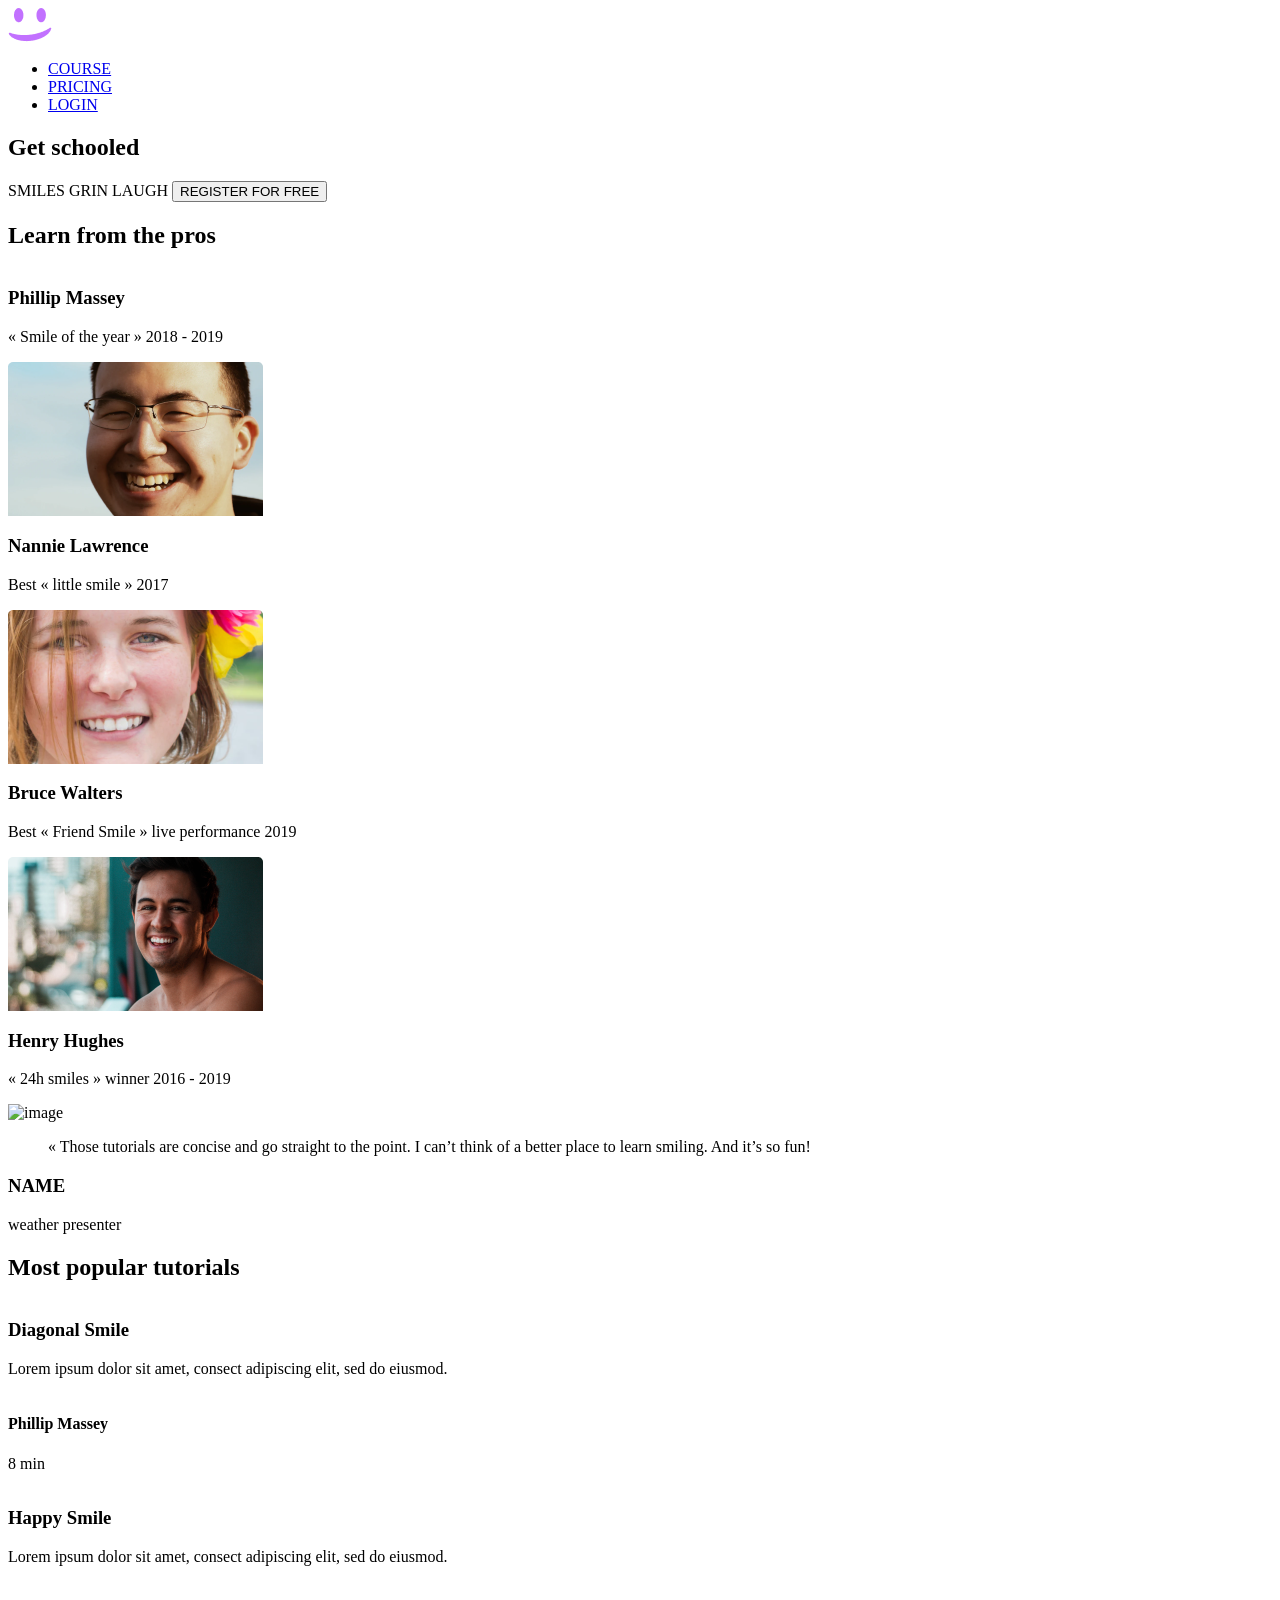
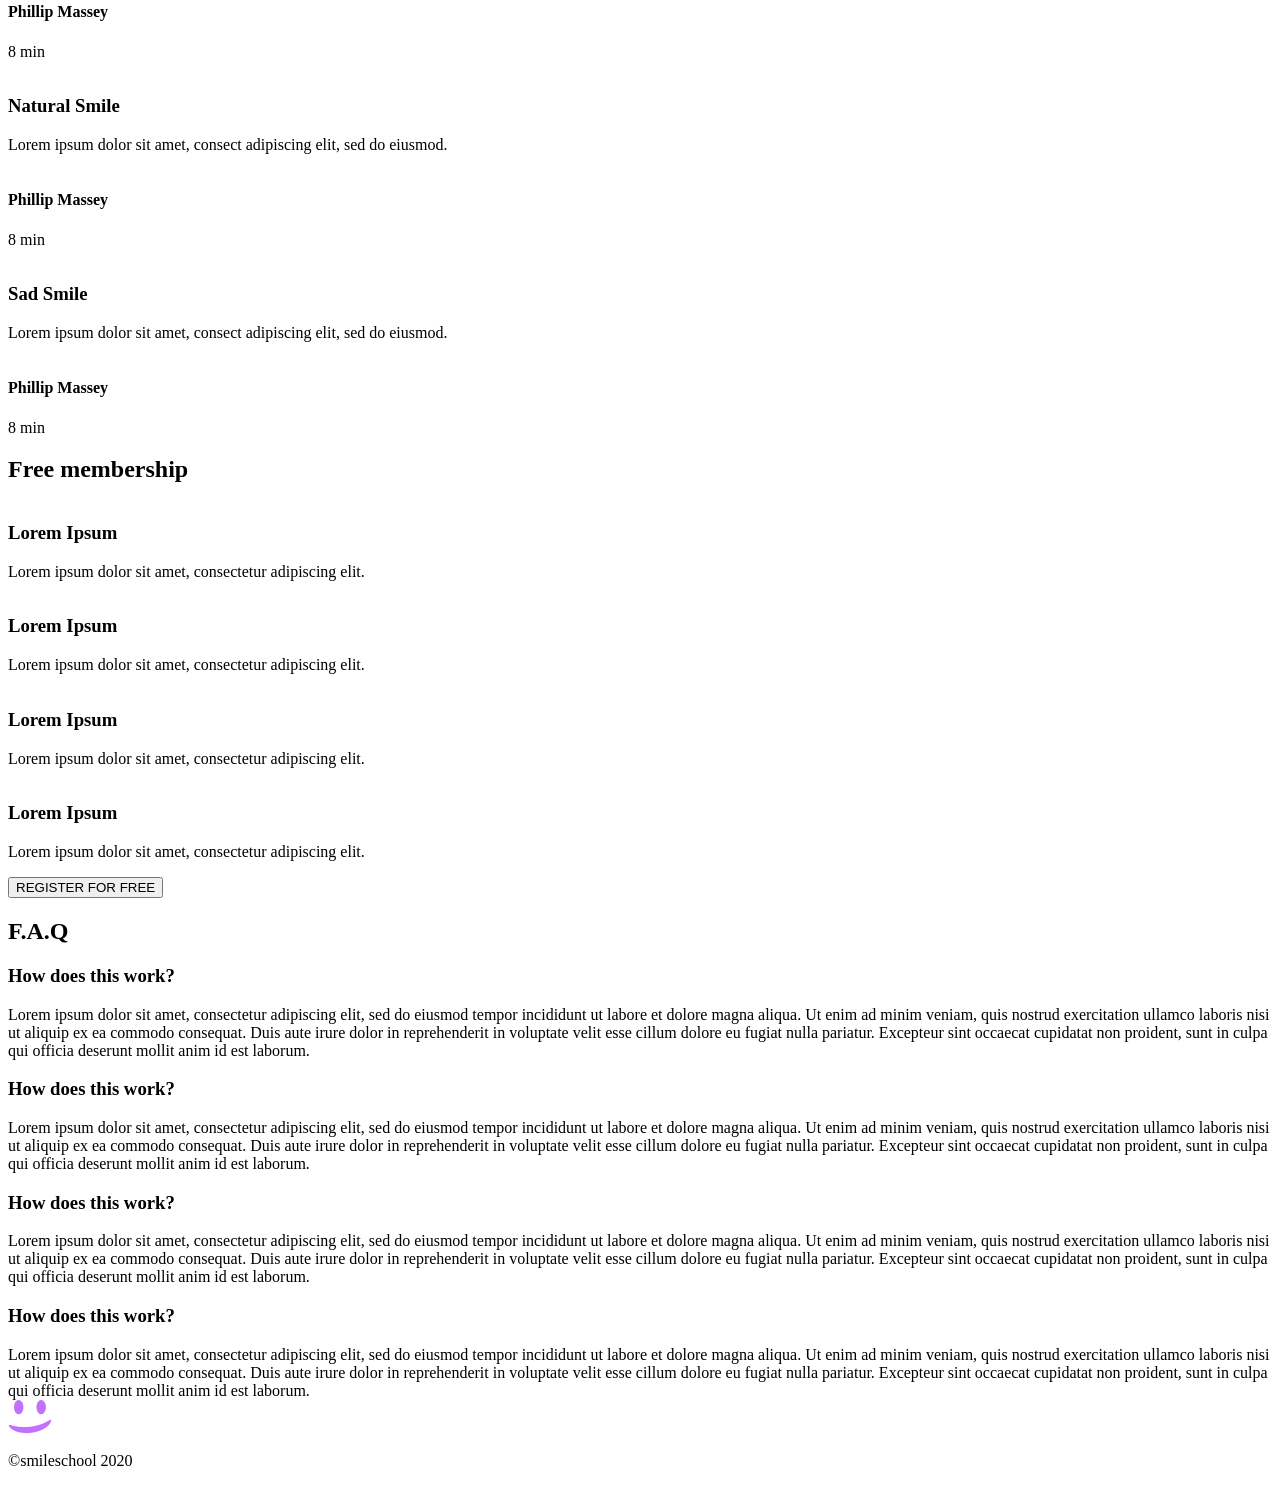
==== css_advanced/index.html @ bf1ca584 "added index.html and README.md" ====
<html lang="en">
<head>
    <meta charset="UTF-8">
    <meta name="viewport" content="width=device-width, initial-scale=1.0">
    <script src="https://kit.fontawesome.com/4a2b055604.js" crossorigin="anonymous"></script>
    <title>Document</title>
</head>
<body>
    <header>
        <nav>
            <img src="images/smile.png" alt="logo">
          
            <ul>
                <li><a href="#">COURSE</a></li>
                <li><a href="#">PRICING</a></li>
                <li><a href="#">LOGIN</a></li>
            </ul>
        </nav>
        
    </header>
    <main>
        <section>
            <div>
                <h1>Get schooled</h1>
                <span>SMILES</span>
                <span>GRIN</span>
                <span>LAUGH</span>
                <button>REGISTER FOR FREE</button>
            </div>
            <div>
                <h2>Learn from the pros</h2>
                <div>
                    <div>
                        <img src="./images/1 (3).png" alt="">
                        <h3>Phillip Massey</h3>
                        <p>« Smile of the year » 2018 - 2019</p>
                    </div>
                    <div>
                        <img src="./images/6.png" alt="">
                        <h3>Nannie Lawrence</h3>
                        <p>Best « little smile » 2017</p>
                    </div>
                    <div>
                        <img src="./images/7.png" alt="">
                        <h3>Bruce Walters</h3>
                        <p>Best « Friend Smile » live performance 2019</p>
                    </div>
                    <div>
                        <img src="./images/8.png" alt="">
                        <h3>Henry Hughes</h3>
                        <p>« 24h smiles » winner 2016 - 2019</p>
                    </div>
                </div>
            </div>
        </section>
        <section>
            <div>
                <img src="./images/Bitmap.png" alt="image">
            </div>
            <div>
                <blockquote>« Those tutorials are concise and go straight to the point. I can’t think of a better place to learn smiling. And it’s so fun!</blockquote>
                <h3>NAME</h3>
                <P>weather presenter</P>
            </div>
        </section>
        <section>
            <h2>Most popular tutorials</h2>
            <div>
                <img src="./images/Bitmap (1).png" alt="">
                <h3>Diagonal Smile</h3>
                <p>Lorem ipsum dolor sit amet, consect adipiscing elit, sed do eiusmod.</p>
                <div>
                    <img src="./images/1 (3).png" alt="">
                    <h4>Phillip Massey</h4>
                </div>
                <div>
                    <div><i class="fa-solid fa-star"></i></div>
                    <div><i class="fa-solid fa-star"></i></div>
                    <div><i class="fa-solid fa-star"></i></div>
                    <div><i class="fa-solid fa-star"></i></div>
                    <div><i class="fa-solid fa-star"></i></div>
                </div>
                <p>8 min</p>
            </div>
            <div>
                <img src="./images/Bitmap (4).png" alt="">
                <h3>Happy Smile</h3>
                <p>Lorem ipsum dolor sit amet, consect adipiscing elit, sed do eiusmod.</p>
                <div>
                    <img src="./images/1 (3).png" alt="">
                    <h4>Phillip Massey</h4>
                </div>
                <div>
                    <div><i class="fa-solid fa-star"></i></div>
                    <div><i class="fa-solid fa-star"></i></div>
                    <div><i class="fa-solid fa-star"></i></div>
                    <div><i class="fa-solid fa-star"></i></div>
                    <div><i class="fa-solid fa-star"></i></div>
                </div>
                <p>8 min</p>
            </div>
            <div>
                <img src="./images/Bitmap (3).png" alt="">
                <h3>Natural Smile</h3>
                <p>Lorem ipsum dolor sit amet, consect adipiscing elit, sed do eiusmod.</p>
                <div>
                    <img src="./images/1 (3).png" alt="">
                    <h4>Phillip Massey</h4>
                </div>
                <div>
                    <div><i class="fa-solid fa-star"></i></div>
                    <div><i class="fa-solid fa-star"></i></div>
                    <div><i class="fa-solid fa-star"></i></div>
                    <div><i class="fa-solid fa-star"></i></div>
                    <div><i class="fa-solid fa-star"></i></div>
                </div>
                <p>8 min</p>
            </div>
            <div>
                <img src="./images/Bitmap (2).png" alt="">
                <h3>Sad Smile</h3>
                <p>Lorem ipsum dolor sit amet, consect adipiscing elit, sed do eiusmod.</p>
                <div>
                    <img src="./images/1 (3).png" alt="">
                    <h4>Phillip Massey</h4>
                </div>
                <div>
                    <div><i class="fa-solid fa-star"></i></div>
                    <div><i class="fa-solid fa-star"></i></div>
                    <div><i class="fa-solid fa-star"></i></div>
                    <div><i class="fa-solid fa-star"></i></div>
                    <div><i class="fa-solid fa-star"></i></div>
                </div>
                <p>8 min</p>
            </div>
        </section>
        <section>
            <h2>Free membership</h2>
            <div>
                <img src="./images/smile.svg" alt="">
                <h3>Lorem Ipsum</h3>
                <p>Lorem ipsum dolor sit amet, consectetur adipiscing elit.</p>
            </div>
            <div>
                <img src="./images/smile.svg" alt="">
                <h3>Lorem Ipsum</h3>
                <p>Lorem ipsum dolor sit amet, consectetur adipiscing elit.</p>
            </div>
            <div>
                <img src="./images/smile.svg" alt="">
                <h3>Lorem Ipsum</h3>
                <p>Lorem ipsum dolor sit amet, consectetur adipiscing elit.</p>
            </div>
            <div>
                <img src="./images/smile.svg" alt="">
                <h3>Lorem Ipsum</h3>
                <p>Lorem ipsum dolor sit amet, consectetur adipiscing elit.</p>
            </div>
            <button>REGISTER FOR FREE</button>
        </section>
        <section>
            <h2>F.A.Q</h2>
            <div>
                <div>
                    <div>
                        <h3>How does this work?</h3>
                    </div>
                    <div>
                        Lorem ipsum dolor sit amet, consectetur adipiscing elit, sed do eiusmod tempor incididunt ut labore et dolore magna aliqua. Ut enim ad minim veniam, quis nostrud exercitation ullamco laboris nisi ut aliquip ex ea commodo consequat. Duis aute irure dolor in reprehenderit in voluptate velit esse cillum dolore eu fugiat nulla pariatur. Excepteur sint occaecat cupidatat non proident, sunt in culpa qui officia deserunt mollit anim id est laborum.
                    </div>

                    <div>
                        <h3>How does this work?</h3>
                    </div>
                    <div>
                        Lorem ipsum dolor sit amet, consectetur adipiscing elit, sed do eiusmod tempor incididunt ut labore et dolore magna aliqua. Ut enim ad minim veniam, quis nostrud exercitation ullamco laboris nisi ut aliquip ex ea commodo consequat. Duis aute irure dolor in reprehenderit in voluptate velit esse cillum dolore eu fugiat nulla pariatur. Excepteur sint occaecat cupidatat non proident, sunt in culpa qui officia deserunt mollit anim id est laborum.
                    </div>
                </div>
                <div>
                    <div>
                        <h3>How does this work?</h3>
                    </div>
                    <div>
                        Lorem ipsum dolor sit amet, consectetur adipiscing elit, sed do eiusmod tempor incididunt ut labore et dolore magna aliqua. Ut enim ad minim veniam, quis nostrud exercitation ullamco laboris nisi ut aliquip ex ea commodo consequat. Duis aute irure dolor in reprehenderit in voluptate velit esse cillum dolore eu fugiat nulla pariatur. Excepteur sint occaecat cupidatat non proident, sunt in culpa qui officia deserunt mollit anim id est laborum.
                    </div>
                    <div>
                        <h3>How does this work?</h3>
                    </div>
                    <div>
                        Lorem ipsum dolor sit amet, consectetur adipiscing elit, sed do eiusmod tempor incididunt ut labore et dolore magna aliqua. Ut enim ad minim veniam, quis nostrud exercitation ullamco laboris nisi ut aliquip ex ea commodo consequat. Duis aute irure dolor in reprehenderit in voluptate velit esse cillum dolore eu fugiat nulla pariatur. Excepteur sint occaecat cupidatat non proident, sunt in culpa qui officia deserunt mollit anim id est laborum.
                    </div>
                </div>
            </div>
        </section>
    </main>
    <footer>
        <section>
            <div>
                <img src="images/smile.png" alt="logo">
                <div>
                    <i class="fa-brands fa-facebook"></i>
                    <i class="fa-brands fa-twitter"></i>
                    <i class="fa-brands fa-instagram"></i>
                </div>
            </div>
            <p>©smileschool 2020</p>
        </section>
    </footer>
</body>
</html>
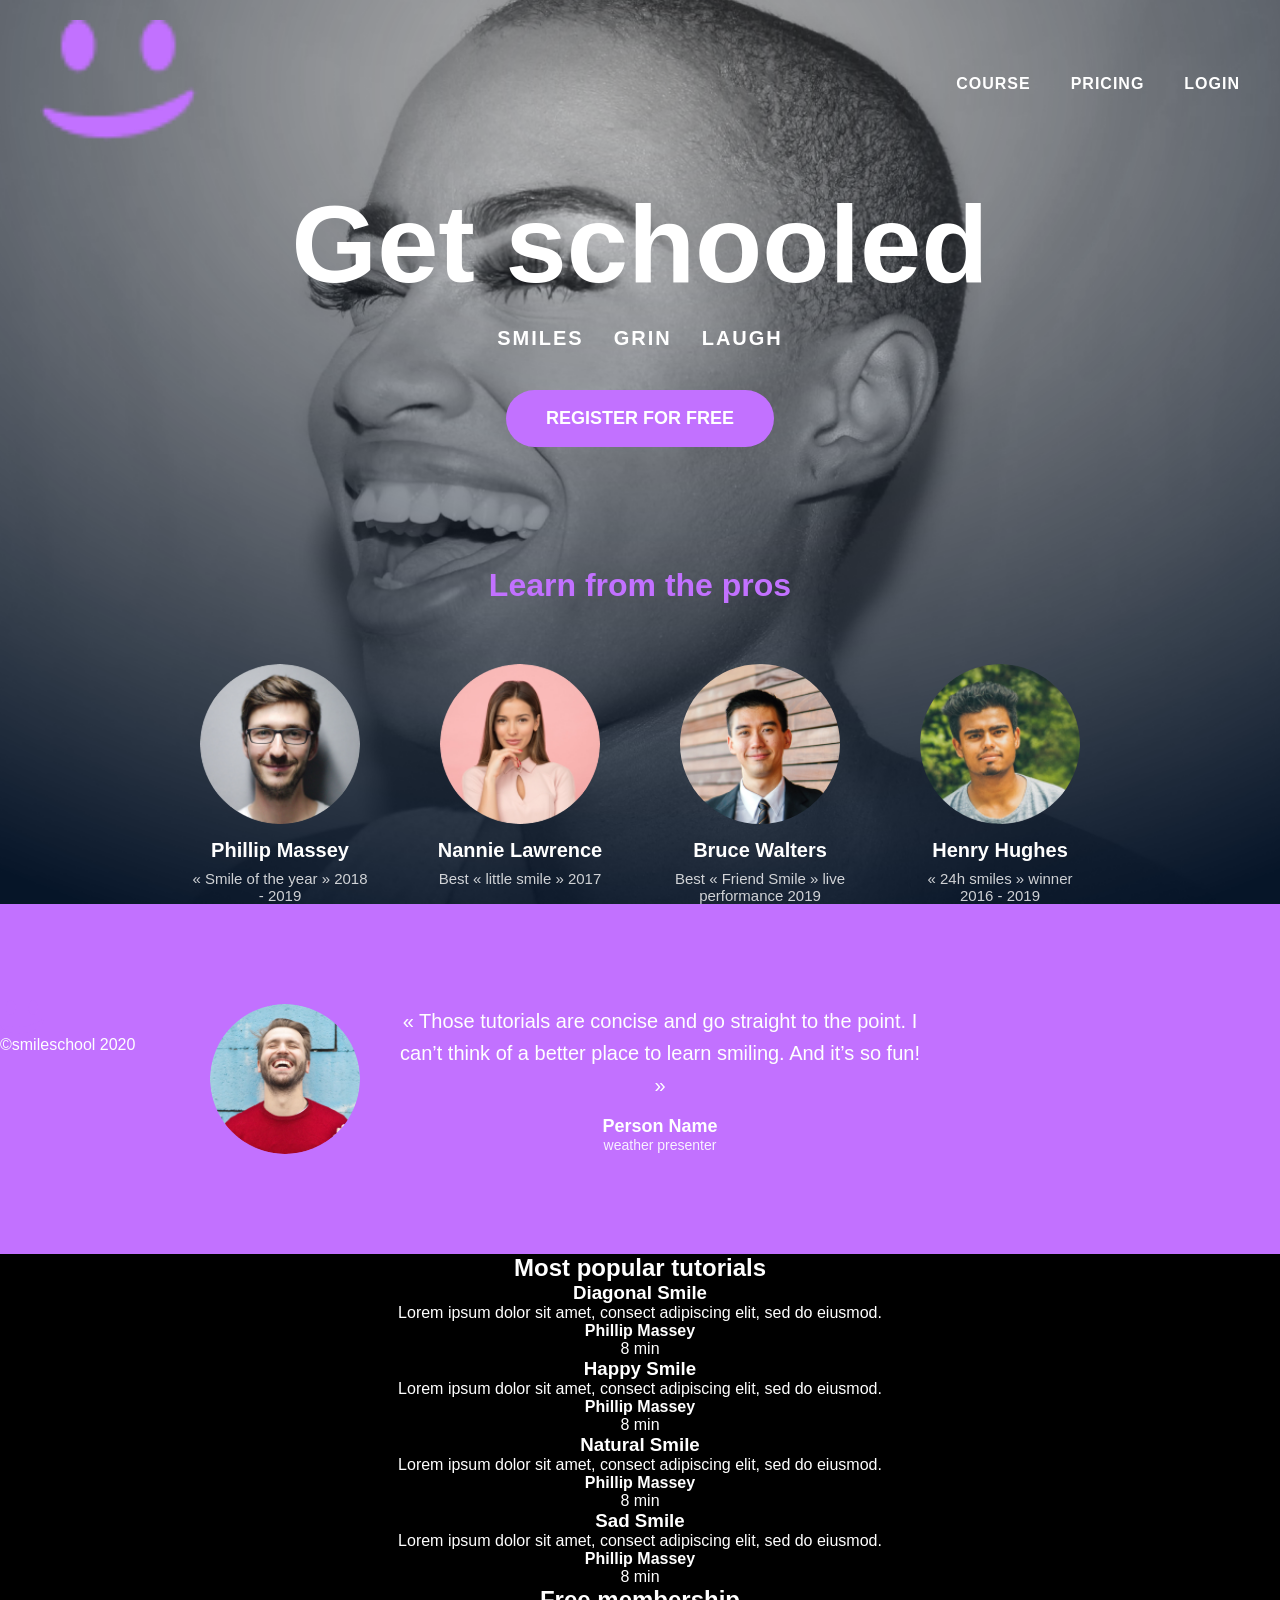
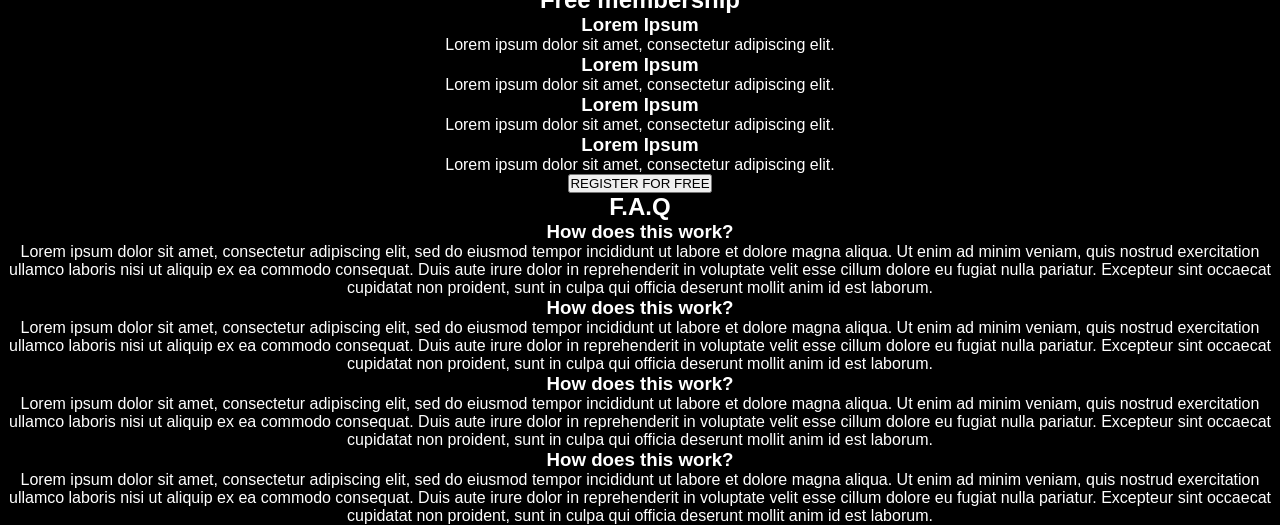
==== commit b38f5b7d: "added hero section" ====
--- a/css_advanced/index.html
+++ b/css_advanced/index.html
@@ -5,65 +5,81 @@
     <meta name="viewport" content="width=device-width, initial-scale=1.0">
     <script src="https://kit.fontawesome.com/4a2b055604.js" crossorigin="anonymous"></script>
     <title>Document</title>
+    <link rel="stylesheet" href="styles.css">
 </head>
 <body>
-    <header>
-        <nav>
-            <img src="images/smile.png" alt="logo">
-          
-            <ul>
-                <li><a href="#">COURSE</a></li>
-                <li><a href="#">PRICING</a></li>
-                <li><a href="#">LOGIN</a></li>
-            </ul>
-        </nav>
-        
-    </header>
-    <main>
-        <section>
-            <div>
-                <h1>Get schooled</h1>
+    <header class="header">
+    <nav class="nav">
+        <img src="images/smile.png" alt="logo" class="logo">
+
+        <ul class="nav-menu">
+            <li><a href="#">COURSE</a></li>
+            <li><a href="#">PRICING</a></li>
+            <li><a href="#">LOGIN</a></li>
+        </ul>
+    </nav>
+</header>
+
+<main>
+    <section class="hero-section">
+
+        <div class="hero-content">
+            <h1 class="hero-title">Get schooled</h1>
+
+            <div class="hero-tags">
                 <span>SMILES</span>
                 <span>GRIN</span>
                 <span>LAUGH</span>
-                <button>REGISTER FOR FREE</button>
-            </div>
-            <div>
-                <h2>Learn from the pros</h2>
-                <div>
-                    <div>
-                        <img src="./images/1 (3).png" alt="">
-                        <h3>Phillip Massey</h3>
-                        <p>« Smile of the year » 2018 - 2019</p>
-                    </div>
-                    <div>
-                        <img src="./images/6.png" alt="">
-                        <h3>Nannie Lawrence</h3>
-                        <p>Best « little smile » 2017</p>
-                    </div>
-                    <div>
-                        <img src="./images/7.png" alt="">
-                        <h3>Bruce Walters</h3>
-                        <p>Best « Friend Smile » live performance 2019</p>
-                    </div>
-                    <div>
-                        <img src="./images/8.png" alt="">
-                        <h3>Henry Hughes</h3>
-                        <p>« 24h smiles » winner 2016 - 2019</p>
-                    </div>
-                </div>
-            </div>
-        </section>
-        <section>
-            <div>
-                <img src="./images/Bitmap.png" alt="image">
-            </div>
-            <div>
-                <blockquote>« Those tutorials are concise and go straight to the point. I can’t think of a better place to learn smiling. And it’s so fun!</blockquote>
-                <h3>NAME</h3>
-                <P>weather presenter</P>
-            </div>
-        </section>
+            </div>
+
+            <button class="hero-btn">REGISTER FOR FREE</button>
+        </div>
+
+        <div class="pros">
+            <h2 class="pros-title">Learn from the pros</h2>
+
+            <div class="pros-grid">
+
+                <div class="pro-card">
+                    <img src="images/1.png" alt="">
+                    <h3>Phillip Massey</h3>
+                    <p>« Smile of the year » 2018 - 2019</p>
+                </div>
+
+                <div class="pro-card">
+                    <img src="images/3.png" alt="">
+                    <h3>Nannie Lawrence</h3>
+                    <p>Best « little smile » 2017</p>
+                </div>
+
+                <div class="pro-card">
+                    <img src="images/2.png" alt="">
+                    <h3>Bruce Walters</h3>
+                    <p>Best « Friend Smile » live performance 2019</p>
+                </div>
+
+                <div class="pro-card">
+                    <img src="images/4.png" alt="">
+                    <h3>Henry Hughes</h3>
+                    <p>« 24h smiles » winner 2016 - 2019</p>
+                </div>
+
+            </div>
+        </div>
+
+    <section class="quote-section">
+    <div class="quote-container">
+        <img src="images/5.png" alt="image">
+
+        <div class="quote-content">
+            <blockquote>
+                « Those tutorials are concise and go straight to the point. I can’t think of a better place to learn smiling. And it’s so fun! »
+            </blockquote>
+            <h3>Person Name</h3>
+            <p>weather presenter</p>
+        </div>
+    </div>
+</section>
         <section>
             <h2>Most popular tutorials</h2>
             <div>
--- a/css_advanced/styles.css
+++ b/css_advanced/styles.css
@@ -0,0 +1,181 @@
+* {
+    margin: 0;
+    padding: 0;
+    box-sizing: border-box;
+}
+
+body {
+    font-family: "Source Sans Pro", sans-serif;
+    color: #fff;
+    background: #000;
+}
+
+/* --------------------------
+   HEADER
+--------------------------- */
+.header {
+    width: 100%;
+    padding: 20px 40px;
+    position: absolute;
+    top: 0;
+    left: 0;
+}
+
+.nav {
+    display: flex;
+    align-items: center;
+    justify-content: space-between;
+}
+
+.logo {
+    width: 160px;
+}
+
+.nav-menu {
+    display: flex;
+    list-style: none;
+    gap: 40px;
+}
+
+.nav-menu a {
+    text-decoration: none;
+    color: white;
+    font-weight: 600;
+    font-size: 16px;
+    letter-spacing: 1px;
+}
+
+/* --------------------------
+   HERO SECTION
+--------------------------- */
+
+.hero-section {
+    background: url("images/Object.png") no-repeat center center/cover;
+    height: 1000px;
+    padding-top: 180px;
+    text-align: center;
+    padding-bottom: 180px;
+}
+
+/* Title */
+.hero-title {
+    font-size: 110px;
+    font-weight: 700;
+    margin-bottom: 20px;
+}
+
+/* Tags row */
+.hero-tags {
+    display: flex;
+    justify-content: center;
+    gap: 30px;
+    font-size: 20px;
+    font-weight: 700;
+    letter-spacing: 2px;
+    margin-bottom: 40px;
+}
+
+/* Button */
+.hero-btn {
+    background-color: #C271FF;
+    color: #fff;
+    padding: 18px 40px;
+    border-radius: 30px;
+    border: none;
+    font-size: 18px;
+    font-weight: 600;
+    cursor: pointer;
+}
+
+.hero-btn:hover {
+    opacity: 0.9;
+}
+
+/* --------------------------
+   LEARN FROM THE PROS
+--------------------------- */
+
+.pros {
+    margin-top: 120px;
+}
+
+.pros-title {
+    font-size: 32px;
+    font-weight: 700;
+    text-align: center;
+    color: #C271FF;
+    margin-bottom: 60px;
+}
+
+/* Four-card grid */
+.pros-grid {
+    display: flex;
+    justify-content: center;
+    gap: 60px;
+    flex-wrap: wrap;
+}
+
+.pro-card {
+    text-align: center;
+    width: 180px;
+}
+
+.pro-card img {
+    width: 160px;
+    height: 160px;
+    border-radius: 50%;
+    margin-bottom: 15px;
+}
+
+.pro-card h3 {
+    font-size: 20px;
+    font-weight: 700;
+    margin-bottom: 8px;
+}
+
+.pro-card p {
+    font-size: 15px;
+    opacity: 0.8;
+}
+
+.quote-section {
+    background-color: #C271FF;
+    width: 100%;
+    padding: 100px 0;
+    display: flex;
+    justify-content: center;
+}
+
+.quote-container {
+    display: flex;
+    align-items: center;
+    gap: 40px;
+    max-width: 900px;        
+    width: 100%;
+    padding: 0 20px;         /* prevents overflow on small screens */
+}
+
+/* avatar */
+.quote-container img {
+    width: 150px;
+    height: 150px;
+    border-radius: 50%;
+}
+
+/* text block */
+.quote-content blockquote {
+    max-width: 520px;        /* same width as Figma */
+    font-size: 20px;
+    line-height: 1.6;
+    margin-bottom: 15px;
+}
+
+.quote-content h3 {
+    font-size: 18px;
+    font-weight: 700;
+}
+
+.quote-content p {
+    font-size: 14px;
+    opacity: 0.9;
+}
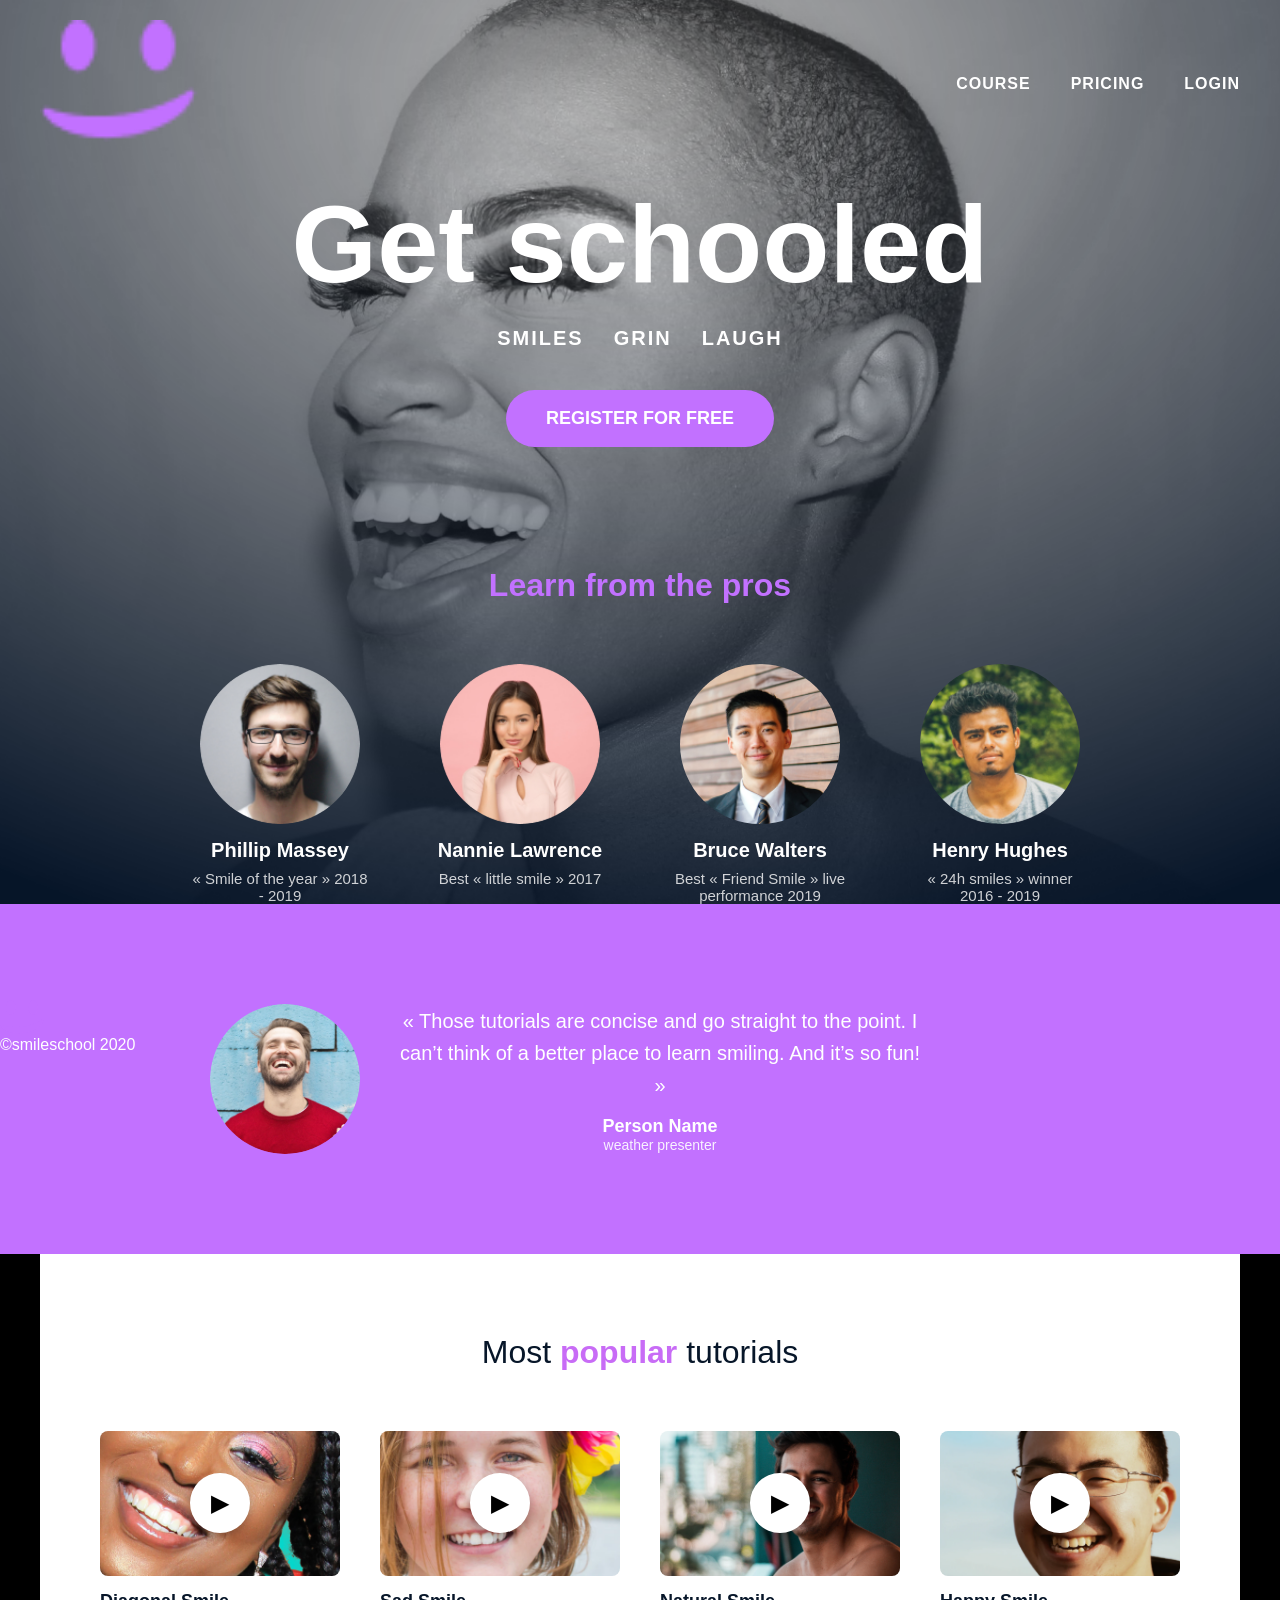
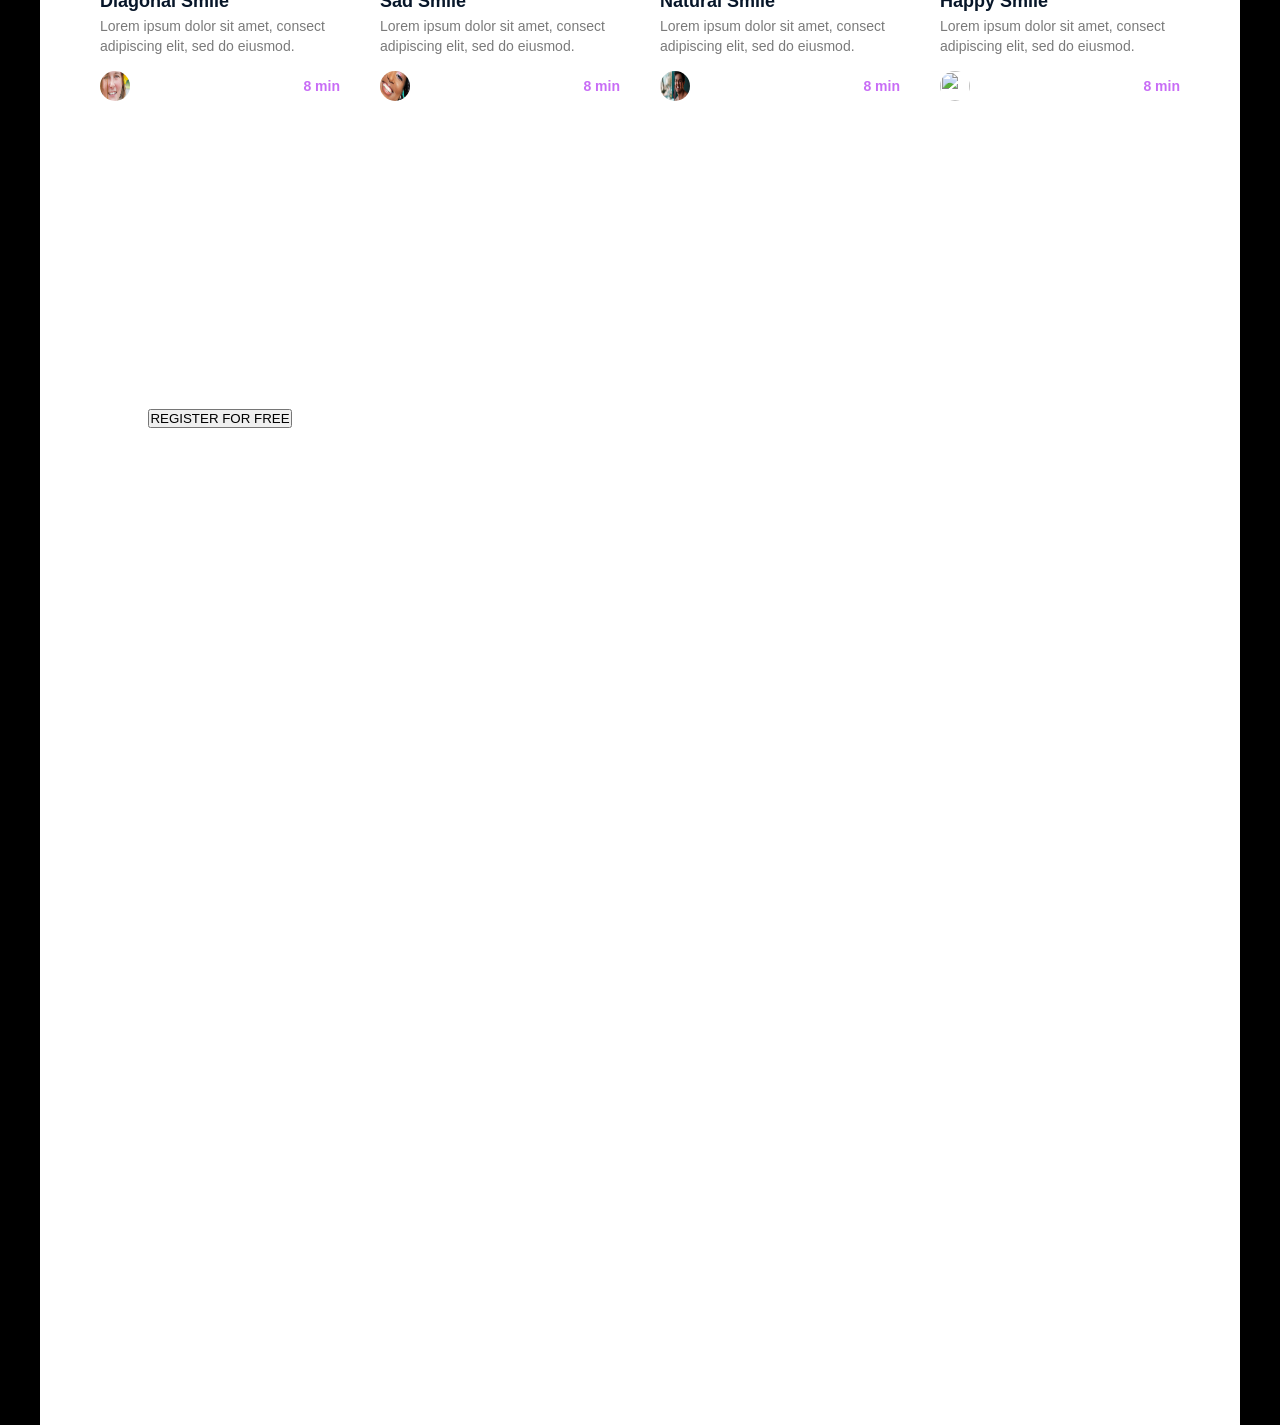
==== commit 814ba7b7: "added video section" ====
--- a/css_advanced/index.html
+++ b/css_advanced/index.html
@@ -80,77 +80,129 @@
         </div>
     </div>
 </section>
-        <section>
-            <h2>Most popular tutorials</h2>
-            <div>
-                <img src="./images/Bitmap (1).png" alt="">
-                <h3>Diagonal Smile</h3>
-                <p>Lorem ipsum dolor sit amet, consect adipiscing elit, sed do eiusmod.</p>
-                <div>
-                    <img src="./images/1 (3).png" alt="">
-                    <h4>Phillip Massey</h4>
-                </div>
-                <div>
-                    <div><i class="fa-solid fa-star"></i></div>
-                    <div><i class="fa-solid fa-star"></i></div>
-                    <div><i class="fa-solid fa-star"></i></div>
-                    <div><i class="fa-solid fa-star"></i></div>
-                    <div><i class="fa-solid fa-star"></i></div>
-                </div>
-                <p>8 min</p>
-            </div>
-            <div>
-                <img src="./images/Bitmap (4).png" alt="">
-                <h3>Happy Smile</h3>
-                <p>Lorem ipsum dolor sit amet, consect adipiscing elit, sed do eiusmod.</p>
-                <div>
-                    <img src="./images/1 (3).png" alt="">
-                    <h4>Phillip Massey</h4>
-                </div>
-                <div>
-                    <div><i class="fa-solid fa-star"></i></div>
-                    <div><i class="fa-solid fa-star"></i></div>
-                    <div><i class="fa-solid fa-star"></i></div>
-                    <div><i class="fa-solid fa-star"></i></div>
-                    <div><i class="fa-solid fa-star"></i></div>
-                </div>
-                <p>8 min</p>
-            </div>
-            <div>
-                <img src="./images/Bitmap (3).png" alt="">
-                <h3>Natural Smile</h3>
-                <p>Lorem ipsum dolor sit amet, consect adipiscing elit, sed do eiusmod.</p>
-                <div>
-                    <img src="./images/1 (3).png" alt="">
-                    <h4>Phillip Massey</h4>
-                </div>
-                <div>
-                    <div><i class="fa-solid fa-star"></i></div>
-                    <div><i class="fa-solid fa-star"></i></div>
-                    <div><i class="fa-solid fa-star"></i></div>
-                    <div><i class="fa-solid fa-star"></i></div>
-                    <div><i class="fa-solid fa-star"></i></div>
-                </div>
-                <p>8 min</p>
-            </div>
-            <div>
-                <img src="./images/Bitmap (2).png" alt="">
-                <h3>Sad Smile</h3>
-                <p>Lorem ipsum dolor sit amet, consect adipiscing elit, sed do eiusmod.</p>
-                <div>
-                    <img src="./images/1 (3).png" alt="">
-                    <h4>Phillip Massey</h4>
-                </div>
-                <div>
-                    <div><i class="fa-solid fa-star"></i></div>
-                    <div><i class="fa-solid fa-star"></i></div>
-                    <div><i class="fa-solid fa-star"></i></div>
-                    <div><i class="fa-solid fa-star"></i></div>
-                    <div><i class="fa-solid fa-star"></i></div>
-                </div>
-                <p>8 min</p>
-            </div>
-        </section>
+        <section class="videos-section">
+    <h2 class="section-title">
+        Most <span>popular</span> tutorials
+    </h2>
+
+    <div class="videos-grid">
+
+        <!-- CARD 1 -->
+        <div class="video-card">
+            <div class="thumb">
+                <img src="images/9.png" alt="Diagonal Smile">
+                <button class="play-btn">▶</button>
+            </div>
+
+            <h3 class="video-title">Diagonal Smile</h3>
+            <p class="video-description">
+                Lorem ipsum dolor sit amet, consect adipiscing elit, sed do eiusmod.
+            </p>
+
+            <div class="video-meta">
+                <div class="author">
+                    <img src="images/7.png" alt="Phillip Massey">
+                    <h4>Phillip Massey</h4>
+                </div>
+                <p class="duration">8 min</p>
+            </div>
+
+            <div class="rating">
+                <i class="fa-solid fa-star"></i>
+                <i class="fa-solid fa-star"></i>
+                <i class="fa-solid fa-star"></i>
+                <i class="fa-solid fa-star"></i>
+                <i class="fa-solid fa-star"></i>
+            </div>
+        </div>
+
+        <!-- CARD 2 -->
+        <div class="video-card">
+            <div class="thumb">
+                <img src="images/7.png" alt="Sad Smile">
+                <button class="play-btn">▶</button>
+            </div>
+
+            <h3 class="video-title">Sad Smile</h3>
+            <p class="video-description">
+                Lorem ipsum dolor sit amet, consect adipiscing elit, sed do eiusmod.
+            </p>
+
+            <div class="video-meta">
+                <div class="author">
+                    <img src="images/9.png" alt="Phillip Massey">
+                    <h4>Phillip Massey</h4>
+                </div>
+                <p class="duration">8 min</p>
+            </div>
+
+            <div class="rating">
+                <i class="fa-solid fa-star"></i>
+                <i class="fa-solid fa-star"></i>
+                <i class="fa-solid fa-star"></i>
+                <i class="fa-solid fa-star"></i>
+                <i class="fa-solid fa-star"></i>
+            </div>
+        </div>
+
+        <!-- CARD 3 -->
+        <div class="video-card">
+            <div class="thumb">
+                <img src="images/8.png" alt="Natural Smile">
+                <button class="play-btn">▶</button>
+            </div>
+
+            <h3 class="video-title">Natural Smile</h3>
+            <p class="video-description">
+                Lorem ipsum dolor sit amet, consect adipiscing elit, sed do eiusmod.
+            </p>
+
+            <div class="video-meta">
+                <div class="author">
+                    <img src="images/8.png" alt="Phillip Massey">
+                    <h4>Phillip Massey</h4>
+                </div>
+                <p class="duration">8 min</p>
+            </div>
+
+            <div class="rating">
+                <i class="fa-solid fa-star"></i>
+                <i class="fa-solid fa-star"></i>
+                <i class="fa-solid fa-star"></i>
+                <i class="fa-solid fa-star"></i>
+                <i class="fa-solid fa-star"></i>
+            </div>
+        </div>
+
+        <!-- CARD 4 -->
+        <div class="video-card">
+            <div class="thumb">
+                <img src="images/6.png" alt="Happy Smile">
+                <button class="play-btn">▶</button>
+            </div>
+
+            <h3 class="video-title">Happy Smile</h3>
+            <p class="video-description">
+                Lorem ipsum dolor sit amet, consect adipiscing elit, sed do eiusmod.
+            </p>
+
+            <div class="video-meta">
+                <div class="author">
+                    <img src="images/1 (3).png" alt="Phillip Massey">
+                    <h4>Phillip Massey</h4>
+                </div>
+                <p class="duration">8 min</p>
+            </div>
+
+            <div class="rating">
+                <i class="fa-solid fa-star"></i>
+                <i class="fa-solid fa-star"></i>
+                <i class="fa-solid fa-star"></i>
+                <i class="fa-solid fa-star"></i>
+                <i class="fa-solid fa-star"></i>
+            </div>
+        </div>
+
         <section>
             <h2>Free membership</h2>
             <div>
--- a/css_advanced/styles.css
+++ b/css_advanced/styles.css
@@ -179,3 +179,140 @@
     font-size: 14px;
     opacity: 0.9;
 }
+.videos-section {
+    padding: 80px 60px;
+    width: 100%;
+    max-width: 1200px;
+    margin: auto;
+    text-align: center;
+    background-color: #fff;
+}
+
+.section-title {
+    font-size: 32px;
+    font-weight: 300;
+    margin-bottom: 60px;
+    color: #071629;
+}
+
+.section-title span {
+    font-weight: 700;
+    color: #C86CF6;   /* Figma purple */
+}
+
+/* ==============================
+   GRID LAYOUT
+============================== */
+.videos-grid {
+    display: grid;
+    grid-template-columns: repeat(4, 1fr);
+    gap: 40px;
+}
+
+/* ==============================
+   VIDEO CARD
+============================== */
+.video-card {
+    text-align: left;
+    font-family: Arial, sans-serif;
+}
+
+/* Thumbnail wrapper */
+.thumb {
+    position: relative;
+    width: 100%;
+}
+
+.thumb img {
+    width: 100%;
+    height: auto;
+    border-radius: 8px;
+}
+
+/* Play button overlay */
+.play-btn {
+    position: absolute;
+    top: 50%;
+    left: 50%;
+    transform: translate(-50%, -50%);
+    
+    background: white;
+    border: none;
+    width: 60px;
+    height: 60px;
+    border-radius: 50%;
+    
+    font-size: 24px;
+    cursor: pointer;
+    box-shadow: 0 4px 10px rgba(0,0,0,0.25);
+}
+
+/* Title */
+.video-title {
+    margin: 15px 0 5px;
+    font-size: 18px;
+    font-weight: 700;
+    color: #071629;
+}
+
+/* Description */
+.video-description {
+    margin: 0 0 15px;
+    font-size: 14px;
+    color: #7A7A7A;
+    line-height: 1.4;
+}
+
+/* ==============================
+   AUTHOR AREA
+============================== */
+.video-meta {
+    display: flex;
+    justify-content: space-between;
+    align-items: center;
+    margin-bottom: 8px;
+}
+
+.author {
+    display: flex;
+    align-items: center;
+    gap: 8px;
+}
+
+.author img {
+    width: 30px;
+    height: 30px;
+    border-radius: 50%;
+}
+
+.author h4 {
+    margin: 0;
+    font-size: 14px;
+    font-weight: 700;
+}
+
+/* Duration text */
+.duration {
+    font-size: 14px;
+    font-weight: 700;
+    color: #C86CF6;
+}
+
+
+.rating i {
+    color: #C86CF6; /* Purple stars like figma */
+    margin-right: 2px;
+    font-size: 14px;
+}
+
+@media (max-width: 1100px) {
+    .videos-grid {
+        grid-template-columns: repeat(2, 1fr);
+    }
+}
+
+@media (max-width: 700px) {
+    .videos-grid {
+        grid-template-columns: 1fr;
+    }
+}
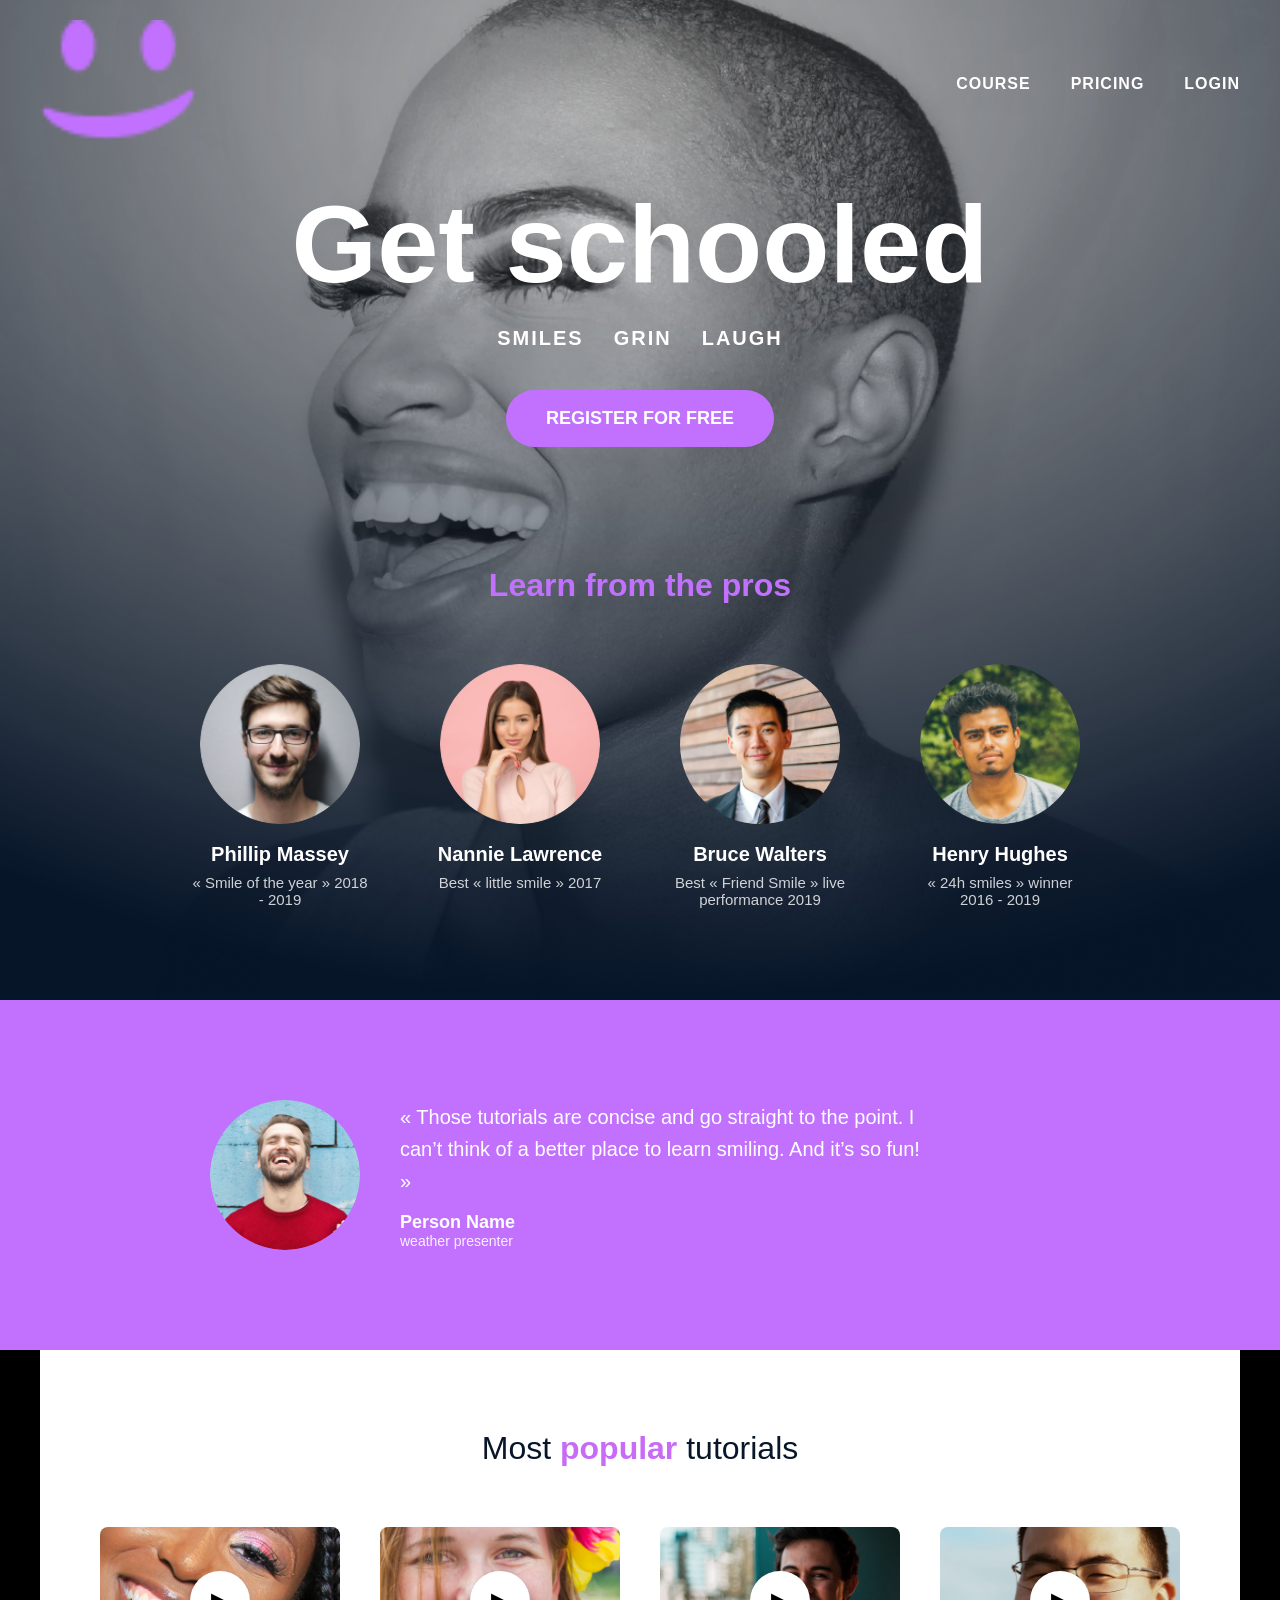
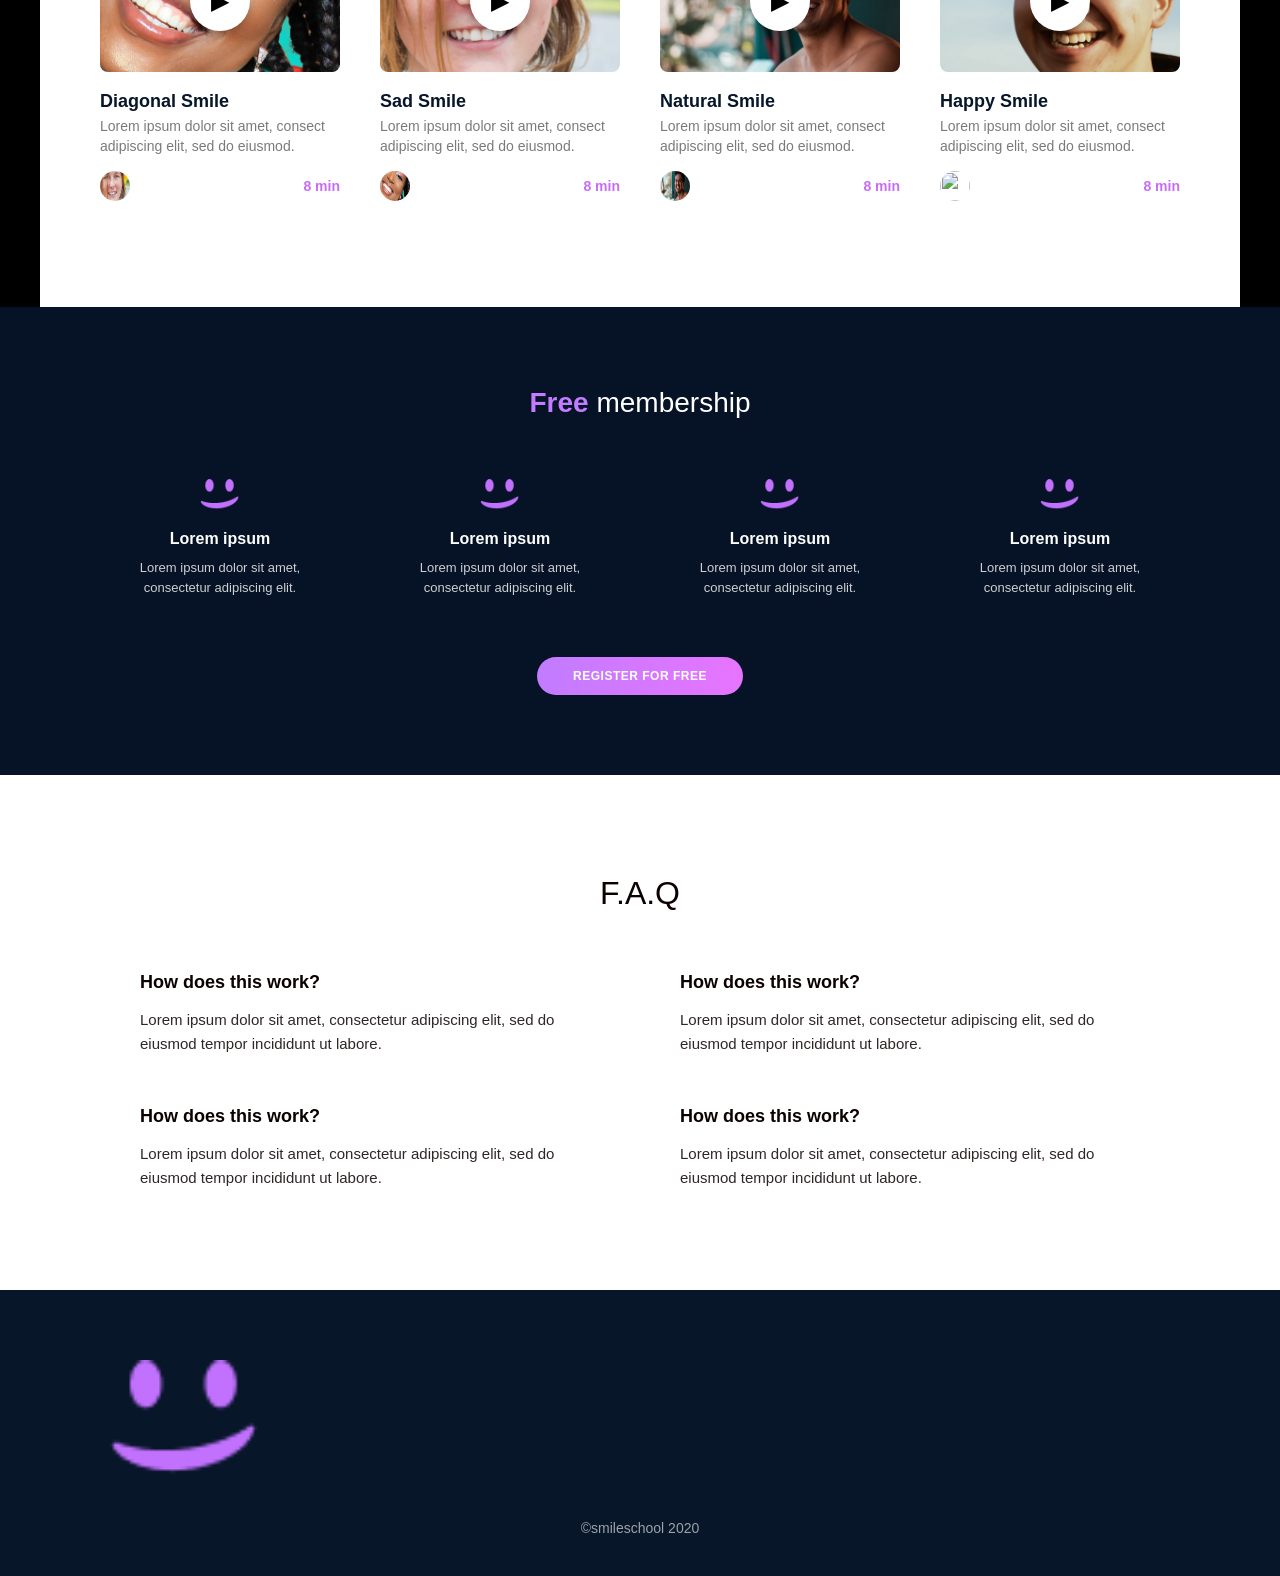
==== commit 53f79451: "added styles" ====
--- a/css_advanced/index.html
+++ b/css_advanced/index.html
@@ -1,14 +1,16 @@
-
+<!DOCTYPE html>
 <html lang="en">
 <head>
     <meta charset="UTF-8">
     <meta name="viewport" content="width=device-width, initial-scale=1.0">
     <script src="https://kit.fontawesome.com/4a2b055604.js" crossorigin="anonymous"></script>
-    <title>Document</title>
+    <title>Smileschool</title>
     <link rel="stylesheet" href="styles.css">
 </head>
+
 <body>
-    <header class="header">
+
+<header class="header">
     <nav class="nav">
         <img src="images/smile.png" alt="logo" class="logo">
 
@@ -20,9 +22,11 @@
     </nav>
 </header>
 
+
 <main>
+
+    <!-- HERO SECTION -->
     <section class="hero-section">
-
         <div class="hero-content">
             <h1 class="hero-title">Get schooled</h1>
 
@@ -39,7 +43,6 @@
             <h2 class="pros-title">Learn from the pros</h2>
 
             <div class="pros-grid">
-
                 <div class="pro-card">
                     <img src="images/1.png" alt="">
                     <h3>Phillip Massey</h3>
@@ -63,217 +66,225 @@
                     <h3>Henry Hughes</h3>
                     <p>« 24h smiles » winner 2016 - 2019</p>
                 </div>
-
-            </div>
-        </div>
-
+            </div>
+        </div>
+    </section>
+
+
+    <!-- QUOTE SECTION -->
     <section class="quote-section">
-    <div class="quote-container">
-        <img src="images/5.png" alt="image">
-
-        <div class="quote-content">
-            <blockquote>
-                « Those tutorials are concise and go straight to the point. I can’t think of a better place to learn smiling. And it’s so fun! »
-            </blockquote>
-            <h3>Person Name</h3>
-            <p>weather presenter</p>
-        </div>
-    </div>
-</section>
-        <section class="videos-section">
-    <h2 class="section-title">
-        Most <span>popular</span> tutorials
-    </h2>
-
-    <div class="videos-grid">
-
-        <!-- CARD 1 -->
-        <div class="video-card">
-            <div class="thumb">
-                <img src="images/9.png" alt="Diagonal Smile">
-                <button class="play-btn">▶</button>
-            </div>
-
-            <h3 class="video-title">Diagonal Smile</h3>
-            <p class="video-description">
-                Lorem ipsum dolor sit amet, consect adipiscing elit, sed do eiusmod.
-            </p>
-
-            <div class="video-meta">
-                <div class="author">
-                    <img src="images/7.png" alt="Phillip Massey">
-                    <h4>Phillip Massey</h4>
-                </div>
-                <p class="duration">8 min</p>
-            </div>
-
-            <div class="rating">
-                <i class="fa-solid fa-star"></i>
-                <i class="fa-solid fa-star"></i>
-                <i class="fa-solid fa-star"></i>
-                <i class="fa-solid fa-star"></i>
-                <i class="fa-solid fa-star"></i>
-            </div>
-        </div>
-
-        <!-- CARD 2 -->
-        <div class="video-card">
-            <div class="thumb">
-                <img src="images/7.png" alt="Sad Smile">
-                <button class="play-btn">▶</button>
-            </div>
-
-            <h3 class="video-title">Sad Smile</h3>
-            <p class="video-description">
-                Lorem ipsum dolor sit amet, consect adipiscing elit, sed do eiusmod.
-            </p>
-
-            <div class="video-meta">
-                <div class="author">
-                    <img src="images/9.png" alt="Phillip Massey">
-                    <h4>Phillip Massey</h4>
-                </div>
-                <p class="duration">8 min</p>
-            </div>
-
-            <div class="rating">
-                <i class="fa-solid fa-star"></i>
-                <i class="fa-solid fa-star"></i>
-                <i class="fa-solid fa-star"></i>
-                <i class="fa-solid fa-star"></i>
-                <i class="fa-solid fa-star"></i>
-            </div>
-        </div>
-
-        <!-- CARD 3 -->
-        <div class="video-card">
-            <div class="thumb">
-                <img src="images/8.png" alt="Natural Smile">
-                <button class="play-btn">▶</button>
-            </div>
-
-            <h3 class="video-title">Natural Smile</h3>
-            <p class="video-description">
-                Lorem ipsum dolor sit amet, consect adipiscing elit, sed do eiusmod.
-            </p>
-
-            <div class="video-meta">
-                <div class="author">
-                    <img src="images/8.png" alt="Phillip Massey">
-                    <h4>Phillip Massey</h4>
-                </div>
-                <p class="duration">8 min</p>
-            </div>
-
-            <div class="rating">
-                <i class="fa-solid fa-star"></i>
-                <i class="fa-solid fa-star"></i>
-                <i class="fa-solid fa-star"></i>
-                <i class="fa-solid fa-star"></i>
-                <i class="fa-solid fa-star"></i>
-            </div>
-        </div>
-
-        <!-- CARD 4 -->
-        <div class="video-card">
-            <div class="thumb">
-                <img src="images/6.png" alt="Happy Smile">
-                <button class="play-btn">▶</button>
-            </div>
-
-            <h3 class="video-title">Happy Smile</h3>
-            <p class="video-description">
-                Lorem ipsum dolor sit amet, consect adipiscing elit, sed do eiusmod.
-            </p>
-
-            <div class="video-meta">
-                <div class="author">
-                    <img src="images/1 (3).png" alt="Phillip Massey">
-                    <h4>Phillip Massey</h4>
-                </div>
-                <p class="duration">8 min</p>
-            </div>
-
-            <div class="rating">
-                <i class="fa-solid fa-star"></i>
-                <i class="fa-solid fa-star"></i>
-                <i class="fa-solid fa-star"></i>
-                <i class="fa-solid fa-star"></i>
-                <i class="fa-solid fa-star"></i>
-            </div>
-        </div>
-
-        <section>
-            <h2>Free membership</h2>
-            <div>
-                <img src="./images/smile.svg" alt="">
-                <h3>Lorem Ipsum</h3>
-                <p>Lorem ipsum dolor sit amet, consectetur adipiscing elit.</p>
-            </div>
-            <div>
-                <img src="./images/smile.svg" alt="">
-                <h3>Lorem Ipsum</h3>
-                <p>Lorem ipsum dolor sit amet, consectetur adipiscing elit.</p>
-            </div>
-            <div>
-                <img src="./images/smile.svg" alt="">
-                <h3>Lorem Ipsum</h3>
-                <p>Lorem ipsum dolor sit amet, consectetur adipiscing elit.</p>
-            </div>
-            <div>
-                <img src="./images/smile.svg" alt="">
-                <h3>Lorem Ipsum</h3>
-                <p>Lorem ipsum dolor sit amet, consectetur adipiscing elit.</p>
-            </div>
-            <button>REGISTER FOR FREE</button>
-        </section>
-        <section>
-            <h2>F.A.Q</h2>
-            <div>
-                <div>
-                    <div>
-                        <h3>How does this work?</h3>
-                    </div>
-                    <div>
-                        Lorem ipsum dolor sit amet, consectetur adipiscing elit, sed do eiusmod tempor incididunt ut labore et dolore magna aliqua. Ut enim ad minim veniam, quis nostrud exercitation ullamco laboris nisi ut aliquip ex ea commodo consequat. Duis aute irure dolor in reprehenderit in voluptate velit esse cillum dolore eu fugiat nulla pariatur. Excepteur sint occaecat cupidatat non proident, sunt in culpa qui officia deserunt mollit anim id est laborum.
-                    </div>
-
-                    <div>
-                        <h3>How does this work?</h3>
-                    </div>
-                    <div>
-                        Lorem ipsum dolor sit amet, consectetur adipiscing elit, sed do eiusmod tempor incididunt ut labore et dolore magna aliqua. Ut enim ad minim veniam, quis nostrud exercitation ullamco laboris nisi ut aliquip ex ea commodo consequat. Duis aute irure dolor in reprehenderit in voluptate velit esse cillum dolore eu fugiat nulla pariatur. Excepteur sint occaecat cupidatat non proident, sunt in culpa qui officia deserunt mollit anim id est laborum.
-                    </div>
-                </div>
-                <div>
-                    <div>
-                        <h3>How does this work?</h3>
-                    </div>
-                    <div>
-                        Lorem ipsum dolor sit amet, consectetur adipiscing elit, sed do eiusmod tempor incididunt ut labore et dolore magna aliqua. Ut enim ad minim veniam, quis nostrud exercitation ullamco laboris nisi ut aliquip ex ea commodo consequat. Duis aute irure dolor in reprehenderit in voluptate velit esse cillum dolore eu fugiat nulla pariatur. Excepteur sint occaecat cupidatat non proident, sunt in culpa qui officia deserunt mollit anim id est laborum.
-                    </div>
-                    <div>
-                        <h3>How does this work?</h3>
-                    </div>
-                    <div>
-                        Lorem ipsum dolor sit amet, consectetur adipiscing elit, sed do eiusmod tempor incididunt ut labore et dolore magna aliqua. Ut enim ad minim veniam, quis nostrud exercitation ullamco laboris nisi ut aliquip ex ea commodo consequat. Duis aute irure dolor in reprehenderit in voluptate velit esse cillum dolore eu fugiat nulla pariatur. Excepteur sint occaecat cupidatat non proident, sunt in culpa qui officia deserunt mollit anim id est laborum.
-                    </div>
-                </div>
-            </div>
-        </section>
-    </main>
-    <footer>
-        <section>
-            <div>
-                <img src="images/smile.png" alt="logo">
-                <div>
-                    <i class="fa-brands fa-facebook"></i>
-                    <i class="fa-brands fa-twitter"></i>
-                    <i class="fa-brands fa-instagram"></i>
-                </div>
-            </div>
-            <p>©smileschool 2020</p>
-        </section>
-    </footer>
+        <div class="quote-container">
+            <img src="images/5.png" alt="image">
+
+            <div class="quote-content">
+                <blockquote>
+                    « Those tutorials are concise and go straight to the point. I can’t think of a better place to learn smiling. And it’s so fun! »
+                </blockquote>
+                <h3>Person Name</h3>
+                <p>weather presenter</p>
+            </div>
+        </div>
+    </section>
+
+
+    <!-- VIDEOS SECTION -->
+    <section class="videos-section">
+        <h2 class="section-title">Most <span>popular</span> tutorials</h2>
+
+        <div class="videos-grid">
+
+            <!-- CARD 1 -->
+            <div class="video-card">
+                <div class="thumb">
+                    <img src="images/9.png" alt="Diagonal Smile">
+                    <button class="play-btn">▶</button>
+                </div>
+
+                <h3 class="video-title">Diagonal Smile</h3>
+                <p class="video-description">Lorem ipsum dolor sit amet, consect adipiscing elit, sed do eiusmod.</p>
+
+                <div class="video-meta">
+                    <div class="author">
+                        <img src="images/7.png" alt="">
+                        <h4>Phillip Massey</h4>
+                    </div>
+                    <p class="duration">8 min</p>
+                </div>
+
+                <div class="rating">
+                    <i class="fa-solid fa-star"></i><i class="fa-solid fa-star"></i>
+                    <i class="fa-solid fa-star"></i><i class="fa-solid fa-star"></i>
+                    <i class="fa-solid fa-star"></i>
+                </div>
+            </div>
+
+            <!-- CARD 2 -->
+            <div class="video-card">
+                <div class="thumb">
+                    <img src="images/7.png" alt="Sad Smile">
+                    <button class="play-btn">▶</button>
+                </div>
+
+                <h3 class="video-title">Sad Smile</h3>
+                <p class="video-description">Lorem ipsum dolor sit amet, consect adipiscing elit, sed do eiusmod.</p>
+
+                <div class="video-meta">
+                    <div class="author">
+                        <img src="images/9.png" alt="">
+                        <h4>Phillip Massey</h4>
+                    </div>
+                    <p class="duration">8 min</p>
+                </div>
+
+                <div class="rating">
+                    <i class="fa-solid fa-star"></i><i class="fa-solid fa-star"></i>
+                    <i class="fa-solid fa-star"></i><i class="fa-solid fa-star"></i>
+                    <i class="fa-solid fa-star"></i>
+                </div>
+            </div>
+
+            <!-- CARD 3 -->
+            <div class="video-card">
+                <div class="thumb">
+                    <img src="images/8.png" alt="Natural Smile">
+                    <button class="play-btn">▶</button>
+                </div>
+
+                <h3 class="video-title">Natural Smile</h3>
+                <p class="video-description">Lorem ipsum dolor sit amet, consect adipiscing elit, sed do eiusmod.</p>
+
+                <div class="video-meta">
+                    <div class="author">
+                        <img src="images/8.png" alt="">
+                        <h4>Phillip Massey</h4>
+                    </div>
+                    <p class="duration">8 min</p>
+                </div>
+
+                <div class="rating">
+                    <i class="fa-solid fa-star"></i><i class="fa-solid fa-star"></i>
+                    <i class="fa-solid fa-star"></i><i class="fa-solid fa-star"></i>
+                    <i class="fa-solid fa-star"></i>
+                </div>
+            </div>
+
+            <!-- CARD 4 -->
+            <div class="video-card">
+                <div class="thumb">
+                    <img src="images/6.png" alt="Happy Smile">
+                    <button class="play-btn">▶</button>
+                </div>
+
+                <h3 class="video-title">Happy Smile</h3>
+                <p class="video-description">Lorem ipsum dolor sit amet, consect adipiscing elit, sed do eiusmod.</p>
+
+                <div class="video-meta">
+                    <div class="author">
+                        <img src="images/1 (3).png" alt="">
+                        <h4>Phillip Massey</h4>
+                    </div>
+                    <p class="duration">8 min</p>
+                </div>
+
+                <div class="rating">
+                    <i class="fa-solid fa-star"></i><i class="fa-solid fa-star"></i>
+                    <i class="fa-solid fa-star"></i><i class="fa-solid fa-star"></i>
+                    <i class="fa-solid fa-star"></i>
+                </div>
+            </div>
+
+        </div> <!-- END videos-grid -->
+    </section> <!-- END videos-section -->
+
+
+    <!-- MEMBERSHIP SECTION -->
+    <section class="membership">
+        <h2><span>Free</span> membership</h2>
+
+        <div class="features">
+            <div class="feature">
+                <img src="images/smile.png" alt="smile icon">
+                <h3>Lorem ipsum</h3>
+                <p>Lorem ipsum dolor sit amet, consectetur adipiscing elit.</p>
+            </div>
+
+            <div class="feature">
+                <img src="images/smile.png" alt="smile icon">
+                <h3>Lorem ipsum</h3>
+                <p>Lorem ipsum dolor sit amet, consectetur adipiscing elit.</p>
+            </div>
+
+            <div class="feature">
+                <img src="images/smile.png" alt="smile icon">
+                <h3>Lorem ipsum</h3>
+                <p>Lorem ipsum dolor sit amet, consectetur adipiscing elit.</p>
+            </div>
+
+            <div class="feature">
+                <img src="images/smile.png" alt="smile icon">
+                <h3>Lorem ipsum</h3>
+                <p>Lorem ipsum dolor sit amet, consectetur adipiscing elit.</p>
+            </div>
+        </div>
+
+        <button class="cta">REGISTER FOR FREE</button>
+    </section>
+
+
+    <!-- FAQ SECTION -->
+    <section class="faq">
+        <h2 class="faq-title">F.A.Q</h2>
+
+        <div class="faq-grid">
+
+            <div class="faq-column">
+                <div class="faq-item">
+                    <h3>How does this work?</h3>
+                    <p>Lorem ipsum dolor sit amet, consectetur adipiscing elit, sed do eiusmod tempor incididunt ut labore.</p>
+                </div>
+
+                <div class="faq-item">
+                    <h3>How does this work?</h3>
+                    <p>Lorem ipsum dolor sit amet, consectetur adipiscing elit, sed do eiusmod tempor incididunt ut labore.</p>
+                </div>
+            </div>
+
+            <div class="faq-column">
+                <div class="faq-item">
+                    <h3>How does this work?</h3>
+                    <p>Lorem ipsum dolor sit amet, consectetur adipiscing elit, sed do eiusmod tempor incididunt ut labore.</p>
+                </div>
+
+                <div class="faq-item">
+                    <h3>How does this work?</h3>
+                    <p>Lorem ipsum dolor sit amet, consectetur adipiscing elit, sed do eiusmod tempor incididunt ut labore.</p>
+                </div>
+            </div>
+
+        </div>
+    </section>
+
+</main>
+
+
+<!-- FOOTER -->
+<footer class="footer">
+    <section class="footer-content">
+
+        <div class="footer-top">
+            <img src="images/smile.png" alt="logo" class="footer-logo">
+
+            <div class="footer-socials">
+                <i class="fa-brands fa-facebook"></i>
+                <i class="fa-brands fa-twitter"></i>
+                <i class="fa-brands fa-instagram"></i>
+            </div>
+        </div>
+
+        <p class="footer-copy">©smileschool 2020</p>
+
+    </section>
+</footer>
+
 </body>
-</html>+</html>
--- a/css_advanced/styles.css
+++ b/css_advanced/styles.css
@@ -315,4 +315,170 @@
     .videos-grid {
         grid-template-columns: 1fr;
     }
+}
+.membership {
+  background-color: #061225;
+  text-align: center;
+  padding: 80px 20px;
+  color: #ffffff;
+  font-family: "Inter", sans-serif;
+}
+
+/* Title */
+.membership h2 {
+  font-size: 28px;
+  margin-bottom: 60px;
+  font-weight: 500;
+}
+
+.membership h2 span {
+  color: #C17CFF; /* Purple from Figma */
+  font-weight: 600;
+}
+
+/* Features row (use flexbox for horizontal layout) */
+.features {
+  display: flex;
+  flex-direction: row;   /* THIS MAKES IT HORIZONTAL */
+  justify-content: center;
+  align-items: flex-start;
+  gap: 80px;
+  flex-wrap: nowrap;     /* Prevents items from wrapping */
+  margin-bottom: 60px;
+}
+
+/* Individual feature boxes */
+.feature {
+  width: 200px;
+  text-align: center;
+}
+
+.feature img {
+  width: 40px;
+  margin-bottom: 15px;
+}
+
+.feature h3 {
+  font-size: 16px;
+  font-weight: 600;
+  margin-bottom: 10px;
+}
+
+.feature p {
+  font-size: 13px;
+  line-height: 1.5;
+  opacity: 0.8;
+}
+
+/* Button */
+.cta {
+  background: linear-gradient(90deg, #C17CFF 0%, #E774FF 100%);
+  border: none;
+  padding: 12px 36px;
+  border-radius: 25px;
+  color: #ffffff;
+  font-size: 12px;
+  font-weight: 600;
+  cursor: pointer;
+  letter-spacing: 0.5px;
+  transition: opacity 0.3s ease;
+}
+
+.cta:hover {
+  opacity: 0.85;
+}
+.faq {
+    
+    background-color: #fff;
+    padding: 100px 40px;
+    color: #0c0101;
+    text-align: center;
+}
+
+.faq-title {
+    font-size: 32px;
+    font-weight: 300;
+    margin-bottom: 60px;
+}
+
+.faq-grid {
+    display: grid;
+    grid-template-columns: repeat(2, 1fr);
+    gap: 60px 80px;
+    max-width: 1000px;
+    margin: 0 auto;
+}
+
+.faq-column {
+    display: flex;
+    flex-direction: column;
+    gap: 50px;
+}
+
+.faq-item h3 {
+    font-size: 18px;
+    font-weight: 700;
+    margin-bottom: 15px;
+    text-align: left;
+}
+
+.faq-item p {
+    font-size: 15px;
+    opacity: 0.85;
+    line-height: 1.6;
+    text-align: left;
+}
+
+@media (max-width: 800px) {
+    .faq-grid {
+        grid-template-columns: 1fr;
+    }
+}
+.footer {
+    background: #071629; /* Same dark blue as Figma */
+    padding: 70px 0 40px;
+    color: white;
+    text-align: center;
+}
+
+.footer-content {
+    max-width: 1100px;
+    margin: 0 auto;
+}
+
+.footer-top {
+    display: flex;
+    justify-content: space-between;
+    align-items: center;
+    margin-bottom: 40px;
+
+    /* Center horizontally when small */
+    flex-wrap: wrap;
+    gap: 20px;
+    padding: 0 20px;
+}
+
+.footer-logo {
+    width: 150px;
+}
+
+.footer-socials {
+    display: flex;
+    align-items: center;
+    gap: 25px;
+}
+
+.footer-socials i {
+    font-size: 22px;
+    cursor: pointer;
+    transition: opacity 0.3s ease;
+}
+
+.footer-socials i:hover {
+    opacity: 0.7;
+}
+
+.footer-copy {
+    font-size: 14px;
+    opacity: 0.6;
 }
